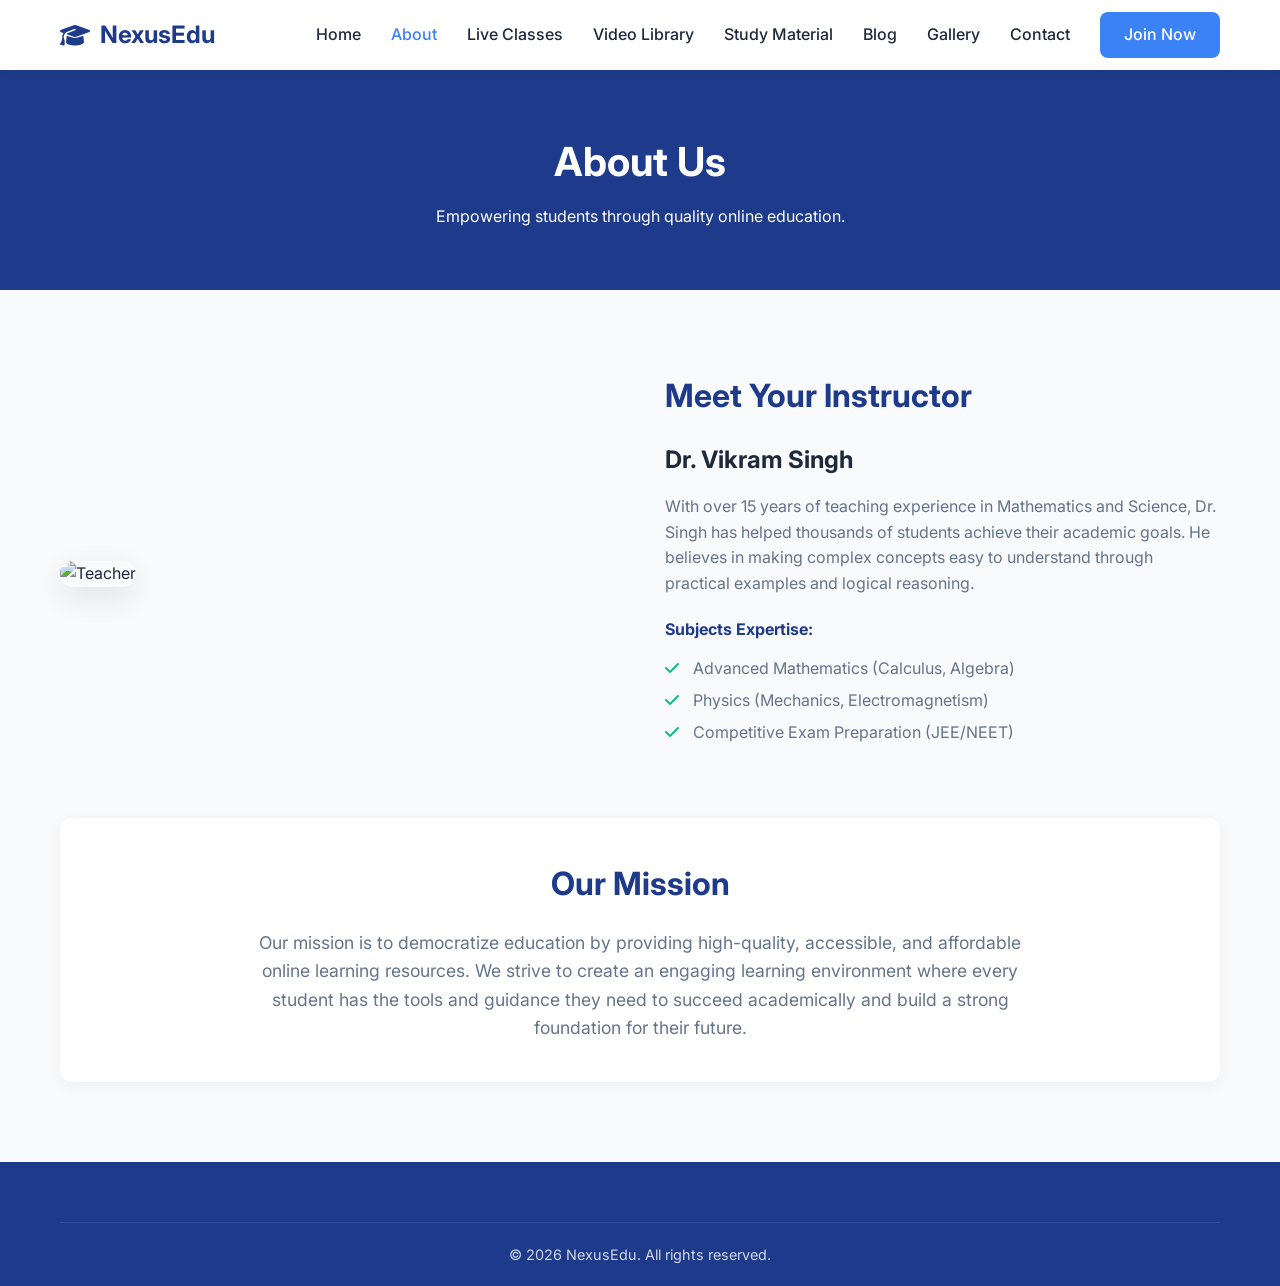
==== about.html @ 4cb1acce "Add files via upload" ====
<!DOCTYPE html>
<html lang="en">
<head>
  <meta charset="UTF-8">
  <meta name="viewport" content="width=device-width, initial-scale=1.0">
  <title>About Us | Nexus Education</title>
  <link rel="stylesheet" href="styles.css">
  <link rel="stylesheet" href="https://cdnjs.cloudflare.com/ajax/libs/font-awesome/6.4.0/css/all.min.css">
  <style>
    .about-layout {
      display: grid;
      grid-template-columns: 1fr 1fr;
      gap: 50px;
      align-items: center;
    }
    .teacher-img {
      width: 100%;
      border-radius: 16px;
      box-shadow: 0 10px 30px rgba(0,0,0,0.1);
    }
    .mission-box {
      background: var(--white);
      padding: 40px;
      border-radius: 12px;
      box-shadow: 0 4px 15px rgba(0,0,0,0.05);
      margin-top: 40px;
      text-align: center;
    }
    @media (max-width: 768px) {
      .about-layout {
        grid-template-columns: 1fr;
      }
    }
  </style>
</head>
<body>
  <!-- Navigation (Same as index.html) -->
  <nav class="navbar">
    <div class="container">
      <a href="index.html" class="logo">
        <i class="fa-solid fa-graduation-cap"></i>
        NexusEdu
      </a>
      <div class="hamburger">
        <i class="fa-solid fa-bars"></i>
      </div>
      <ul class="nav-links">
        <li><a href="index.html">Home</a></li>
        <li><a href="about.html">About</a></li>
        <li><a href="classes.html">Live Classes</a></li>
        <li><a href="library.html">Video Library</a></li>
        <li><a href="materials.html">Study Material</a></li>
        <li><a href="blog.html">Blog</a></li>
        <li><a href="gallery.html">Gallery</a></li>
        <li><a href="contact.html">Contact</a></li>
        <li><a href="classes.html" class="btn btn-primary" style="color: white;">Join Now</a></li>
      </ul>
    </div>
  </nav>

  <!-- Page Header -->
  <header class="page-header">
    <div class="container">
      <h1>About Us</h1>
      <p>Empowering students through quality online education.</p>
    </div>
  </header>

  <!-- About Content -->
  <section class="section">
    <div class="container">
      <div class="about-layout">
        <div>
          <img src="https://images.unsplash.com/photo-1544717305-2782549b5136?ixlib=rb-4.0.3&auto=format&fit=crop&w=800&q=80" alt="Teacher" class="teacher-img">
        </div>
        <div>
          <h2 style="font-size: 2rem; color: var(--primary-blue); margin-bottom: 20px;">Meet Your Instructor</h2>
          <h3 style="font-size: 1.5rem; margin-bottom: 15px;">Dr. Vikram Singh</h3>
          <p style="color: var(--text-light); margin-bottom: 20px;">With over 15 years of teaching experience in Mathematics and Science, Dr. Singh has helped thousands of students achieve their academic goals. He believes in making complex concepts easy to understand through practical examples and logical reasoning.</p>
          
          <div style="margin-bottom: 30px;">
            <h4 style="margin-bottom: 10px; color: var(--primary-blue);">Subjects Expertise:</h4>
            <ul style="color: var(--text-light); line-height: 2;">
              <li><i class="fa-solid fa-check" style="color: #10b981; margin-right: 10px;"></i> Advanced Mathematics (Calculus, Algebra)</li>
              <li><i class="fa-solid fa-check" style="color: #10b981; margin-right: 10px;"></i> Physics (Mechanics, Electromagnetism)</li>
              <li><i class="fa-solid fa-check" style="color: #10b981; margin-right: 10px;"></i> Competitive Exam Preparation (JEE/NEET)</li>
            </ul>
          </div>
        </div>
      </div>

      <div class="mission-box">
        <h2 style="font-size: 2rem; color: var(--primary-blue); margin-bottom: 20px;">Our Mission</h2>
        <p style="font-size: 1.1rem; color: var(--text-light); max-width: 800px; margin: 0 auto;">Our mission is to democratize education by providing high-quality, accessible, and affordable online learning resources. We strive to create an engaging learning environment where every student has the tools and guidance they need to succeed academically and build a strong foundation for their future.</p>
      </div>
    </div>
  </section>

  <!-- Footer (Same as index.html) -->
  <footer>
    <div class="container">
      <div class="footer-bottom">
        &copy; 2026 NexusEdu. All rights reserved.
      </div>
    </div>
  </footer>

  <script src="script.js"></script>
</body>
</html>
---- styles.css ----
@import url('https://fonts.googleapis.com/css2?family=Inter:wght@300;400;500;600;700&display=swap');

:root {
  --primary-blue: #1e3a8a; /* deep blue */
  --secondary-blue: #3b82f6; /* bright blue */
  --light-gray: #f8fafc;
  --text-dark: #1e293b;
  --text-light: #64748b;
  --white: #ffffff;
  --nav-height: 70px;
}

* {
  margin: 0;
  padding: 0;
  box-sizing: border-box;
}

body {
  font-family: 'Inter', sans-serif;
  color: var(--text-dark);
  background-color: var(--light-gray);
  line-height: 1.6;
}

a {
  text-decoration: none;
  color: inherit;
}

ul {
  list-style: none;
}

/* Global Container */
.container {
  max-width: 1200px;
  margin: 0 auto;
  padding: 0 20px;
}

/* Navbar */
.navbar {
  background-color: var(--white);
  box-shadow: 0 2px 10px rgba(0,0,0,0.05);
  position: sticky;
  top: 0;
  z-index: 1000;
  height: var(--nav-height);
  display: flex;
  align-items: center;
}

.navbar .container {
  display: flex;
  justify-content: space-between;
  align-items: center;
  width: 100%;
}

.logo {
  font-size: 1.5rem;
  font-weight: 700;
  color: var(--primary-blue);
  display: flex;
  align-items: center;
  gap: 10px;
}

.nav-links {
  display: flex;
  gap: 30px;
  align-items: center;
}

.nav-links a {
  font-weight: 500;
  transition: color 0.3s;
}

.nav-links a:hover,
.nav-links a.active {
  color: var(--secondary-blue);
}

.btn {
  padding: 10px 24px;
  border-radius: 8px;
  font-weight: 600;
  transition: all 0.3s ease;
  cursor: pointer;
  border: none;
  display: inline-block;
  text-align: center;
}

.btn-primary {
  background-color: var(--secondary-blue);
  color: var(--white);
}

.btn-primary:hover {
  background-color: var(--primary-blue);
  color: var(--white);
  transform: translateY(-2px);
  box-shadow: 0 4px 12px rgba(59, 130, 246, 0.3);
}

.btn-outline {
  background-color: transparent;
  border: 2px solid var(--white);
  color: var(--white);
}

.btn-outline:hover {
  background-color: var(--white);
  color: var(--primary-blue);
}

.hamburger {
  display: none;
  cursor: pointer;
  font-size: 1.5rem;
  color: var(--text-dark);
}

/* Hero Section */
.hero {
  background: linear-gradient(135deg, var(--primary-blue), #2563eb);
  color: var(--white);
  padding: 100px 0;
  text-align: center;
}

.hero h1 {
  font-size: 3.5rem;
  font-weight: 700;
  margin-bottom: 20px;
  line-height: 1.2;
}

.hero p {
  font-size: 1.2rem;
  margin-bottom: 40px;
  max-width: 600px;
  margin-left: auto;
  margin-right: auto;
  opacity: 0.9;
}

.hero-buttons {
  display: flex;
  gap: 20px;
  justify-content: center;
}

/* Sections */
.section {
  padding: 80px 0;
}

.section-title {
  text-align: center;
  font-size: 2.5rem;
  margin-bottom: 50px;
  color: var(--primary-blue);
}

/* Featured Courses */
.courses-grid {
  display: grid;
  grid-template-columns: repeat(auto-fit, minmax(300px, 1fr));
  gap: 30px;
}

.course-card {
  background: var(--white);
  border-radius: 12px;
  overflow: hidden;
  box-shadow: 0 4px 15px rgba(0,0,0,0.05);
  transition: transform 0.3s ease;
}

.course-card:hover {
  transform: translateY(-5px);
}

.course-img {
  width: 100%;
  height: 200px;
  object-fit: cover;
  background-color: #e2e8f0;
}

.course-content {
  padding: 24px;
}

.course-title {
  font-size: 1.25rem;
  font-weight: 600;
  margin-bottom: 10px;
}

.course-desc {
  color: var(--text-light);
  font-size: 0.95rem;
  margin-bottom: 20px;
}

/* Testimonials */
.testimonials-grid {
  display: grid;
  grid-template-columns: repeat(auto-fit, minmax(300px, 1fr));
  gap: 30px;
}

.testimonial-card {
  background: var(--white);
  padding: 30px;
  border-radius: 12px;
  box-shadow: 0 4px 15px rgba(0,0,0,0.05);
  position: relative;
}

.testimonial-text {
  font-style: italic;
  color: var(--text-light);
  margin-bottom: 20px;
}

.student-info {
  display: flex;
  align-items: center;
  gap: 15px;
}

.student-avatar {
  width: 50px;
  height: 50px;
  border-radius: 50%;
  background-color: #cbd5e1;
  display: flex;
  align-items: center;
  justify-content: center;
  color: var(--white);
  font-weight: bold;
}

.student-name {
  font-weight: 600;
}

/* Call to Action */
.cta {
  background-color: var(--light-gray);
  text-align: center;
  padding: 80px 0;
}

/* Footer */
footer {
  background-color: var(--primary-blue);
  color: var(--white);
  padding: 60px 0 20px;
}

.footer-grid {
  display: grid;
  grid-template-columns: repeat(auto-fit, minmax(250px, 1fr));
  gap: 40px;
  margin-bottom: 40px;
}

.footer-col h3 {
  font-size: 1.2rem;
  margin-bottom: 20px;
}

.footer-col ul li {
  margin-bottom: 10px;
}

.footer-col ul li a {
  opacity: 0.8;
  transition: opacity 0.3s;
}

.footer-col ul li a:hover {
  opacity: 1;
}

.footer-bottom {
  text-align: center;
  padding-top: 20px;
  border-top: 1px solid rgba(255,255,255,0.1);
  opacity: 0.8;
  font-size: 0.9rem;
}

/* Interactive Components (e.g. Schedule, PDF Cards) */
.page-header {
  background-color: var(--primary-blue);
  color: var(--white);
  padding: 60px 0;
  text-align: center;
}

.page-header h1 {
  font-size: 2.5rem;
  margin-bottom: 10px;
}

/* Mobile Responsive */
@media (max-width: 768px) {
  .hamburger {
    display: block;
  }
  
  .nav-links {
    position: absolute;
    top: var(--nav-height);
    left: 0;
    width: 100%;
    background-color: var(--white);
    flex-direction: column;
    gap: 0;
    box-shadow: 0 10px 15px rgba(0,0,0,0.05);
    max-height: 0;
    overflow: hidden;
    transition: max-height 0.3s ease-in-out;
  }
  
  .nav-links.active {
    max-height: 500px;
  }
  
  .nav-links li {
    width: 100%;
    text-align: center;
    padding: 15px 0;
    border-bottom: 1px solid #f1f5f9;
  }
  
  .hero h1 {
    font-size: 2.5rem;
  }
  
  .hero-buttons {
    flex-direction: column;
    padding: 0 20px;
  }
}
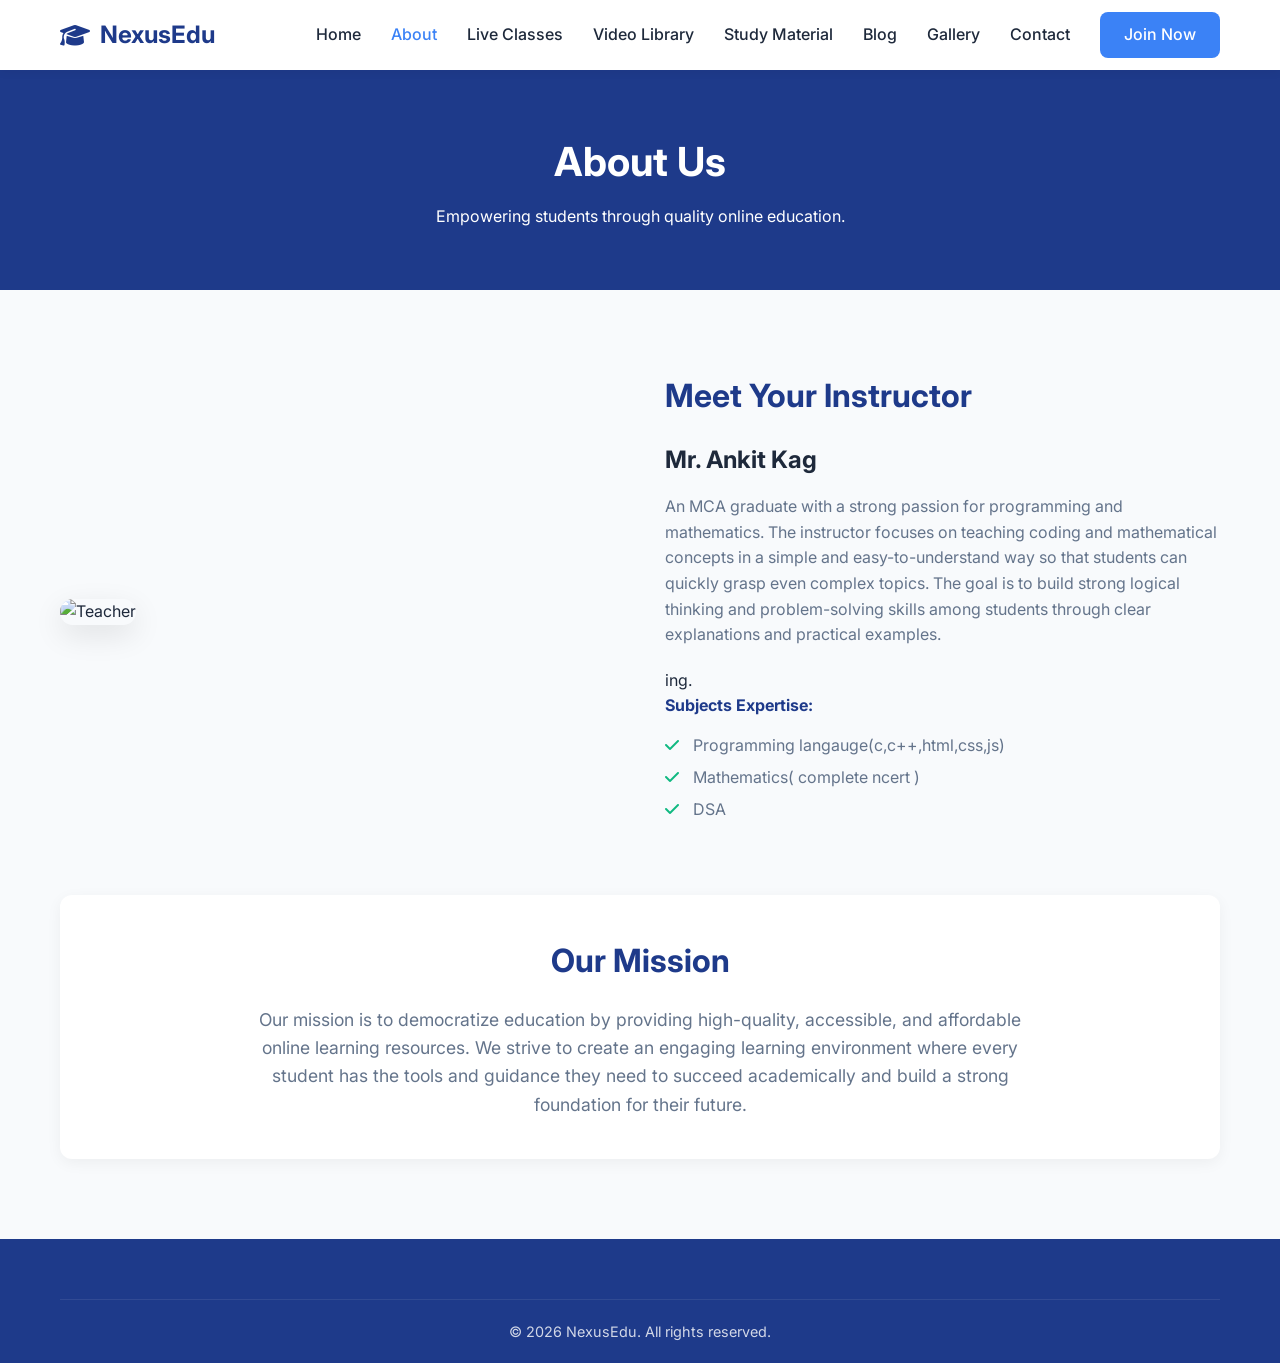
==== commit 16b86b2c: "Update instructor details and subjects expertise" ====
--- a/about.html
+++ b/about.html
@@ -75,15 +75,15 @@
         </div>
         <div>
           <h2 style="font-size: 2rem; color: var(--primary-blue); margin-bottom: 20px;">Meet Your Instructor</h2>
-          <h3 style="font-size: 1.5rem; margin-bottom: 15px;">Dr. Vikram Singh</h3>
-          <p style="color: var(--text-light); margin-bottom: 20px;">With over 15 years of teaching experience in Mathematics and Science, Dr. Singh has helped thousands of students achieve their academic goals. He believes in making complex concepts easy to understand through practical examples and logical reasoning.</p>
-          
+          <h3 style="font-size: 1.5rem; margin-bottom: 15px;">Mr. Ankit Kag</h3>
+          <p style="color: var(--text-light); margin-bottom: 20px;">An MCA graduate with a strong passion for programming and mathematics. The instructor focuses on teaching coding and mathematical concepts in a simple and easy-to-understand way so that students can quickly grasp even complex topics. The goal is to build strong logical thinking and problem-solving skills among students through clear explanations and practical examples.</p>
+          ing.
           <div style="margin-bottom: 30px;">
             <h4 style="margin-bottom: 10px; color: var(--primary-blue);">Subjects Expertise:</h4>
             <ul style="color: var(--text-light); line-height: 2;">
-              <li><i class="fa-solid fa-check" style="color: #10b981; margin-right: 10px;"></i> Advanced Mathematics (Calculus, Algebra)</li>
-              <li><i class="fa-solid fa-check" style="color: #10b981; margin-right: 10px;"></i> Physics (Mechanics, Electromagnetism)</li>
-              <li><i class="fa-solid fa-check" style="color: #10b981; margin-right: 10px;"></i> Competitive Exam Preparation (JEE/NEET)</li>
+              <li><i class="fa-solid fa-check" style="color: #10b981; margin-right: 10px;"></i> Programming langauge(c,c++,html,css,js)</li>
+              <li><i class="fa-solid fa-check" style="color: #10b981; margin-right: 10px;"></i> Mathematics( complete ncert )</li>
+              <li><i class="fa-solid fa-check" style="color: #10b981; margin-right: 10px;"></i> DSA</li>
             </ul>
           </div>
         </div>
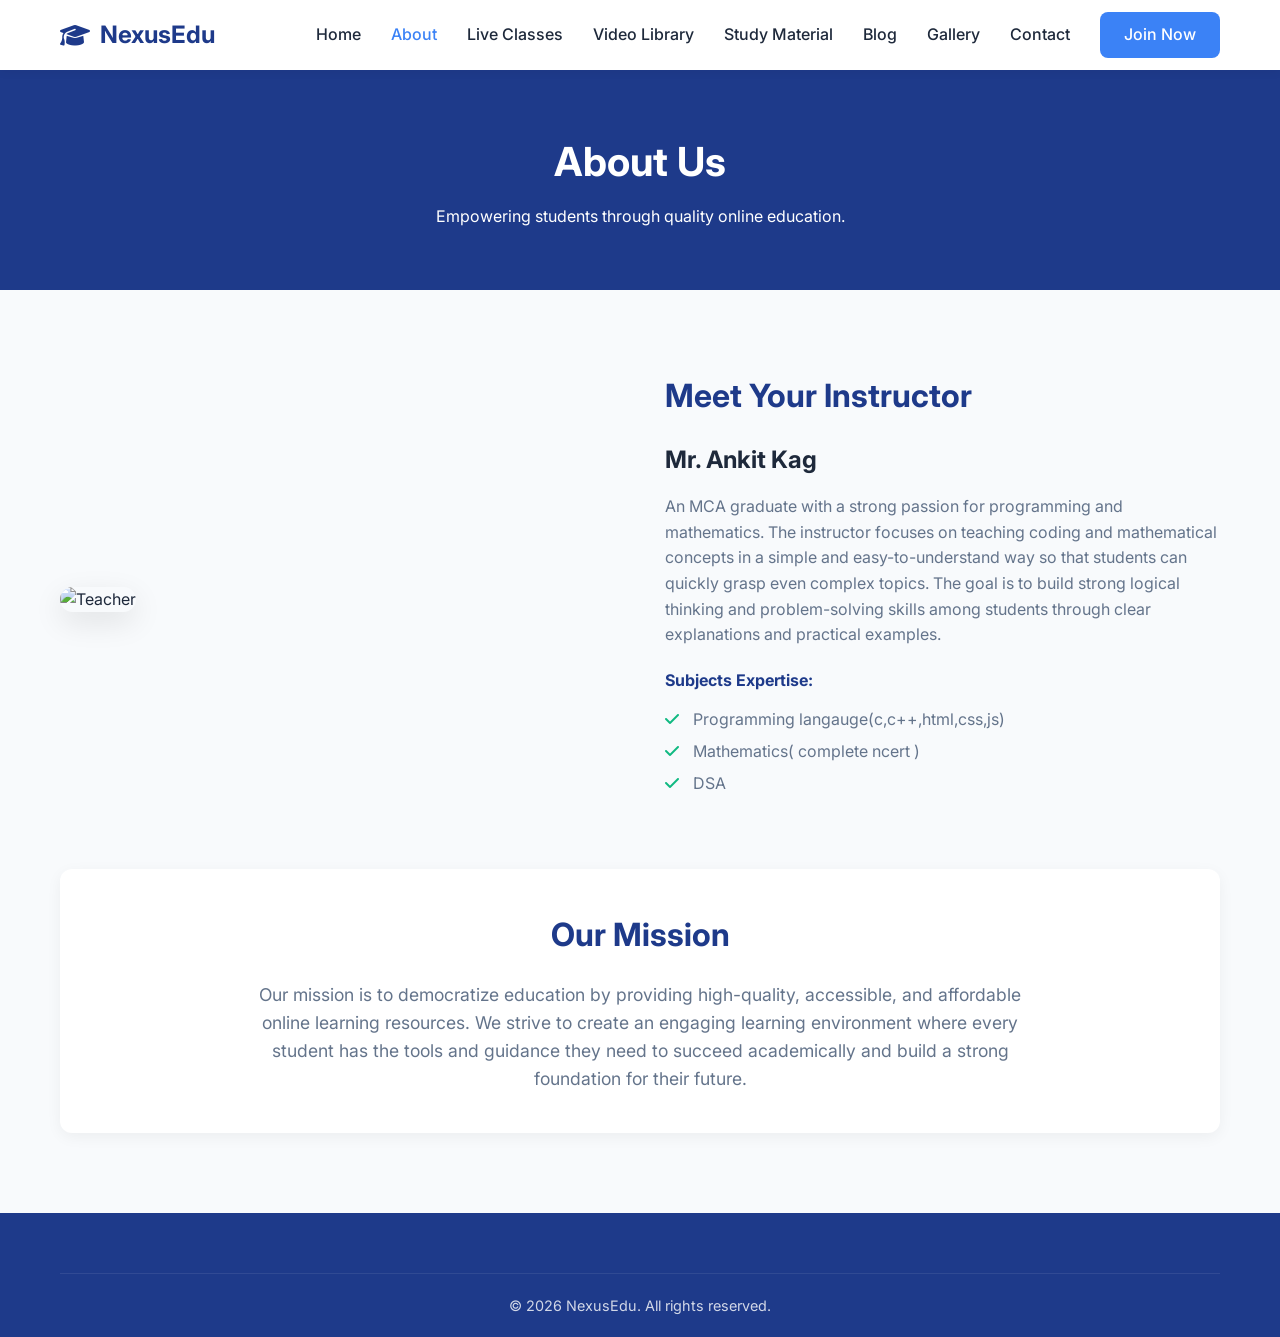
==== commit 8de86ccd: "Fix instructor's description in about.html Removed an incomplete sentence from the instructor's desc" ====
--- a/about.html
+++ b/about.html
@@ -77,7 +77,6 @@
           <h2 style="font-size: 2rem; color: var(--primary-blue); margin-bottom: 20px;">Meet Your Instructor</h2>
           <h3 style="font-size: 1.5rem; margin-bottom: 15px;">Mr. Ankit Kag</h3>
           <p style="color: var(--text-light); margin-bottom: 20px;">An MCA graduate with a strong passion for programming and mathematics. The instructor focuses on teaching coding and mathematical concepts in a simple and easy-to-understand way so that students can quickly grasp even complex topics. The goal is to build strong logical thinking and problem-solving skills among students through clear explanations and practical examples.</p>
-          ing.
           <div style="margin-bottom: 30px;">
             <h4 style="margin-bottom: 10px; color: var(--primary-blue);">Subjects Expertise:</h4>
             <ul style="color: var(--text-light); line-height: 2;">
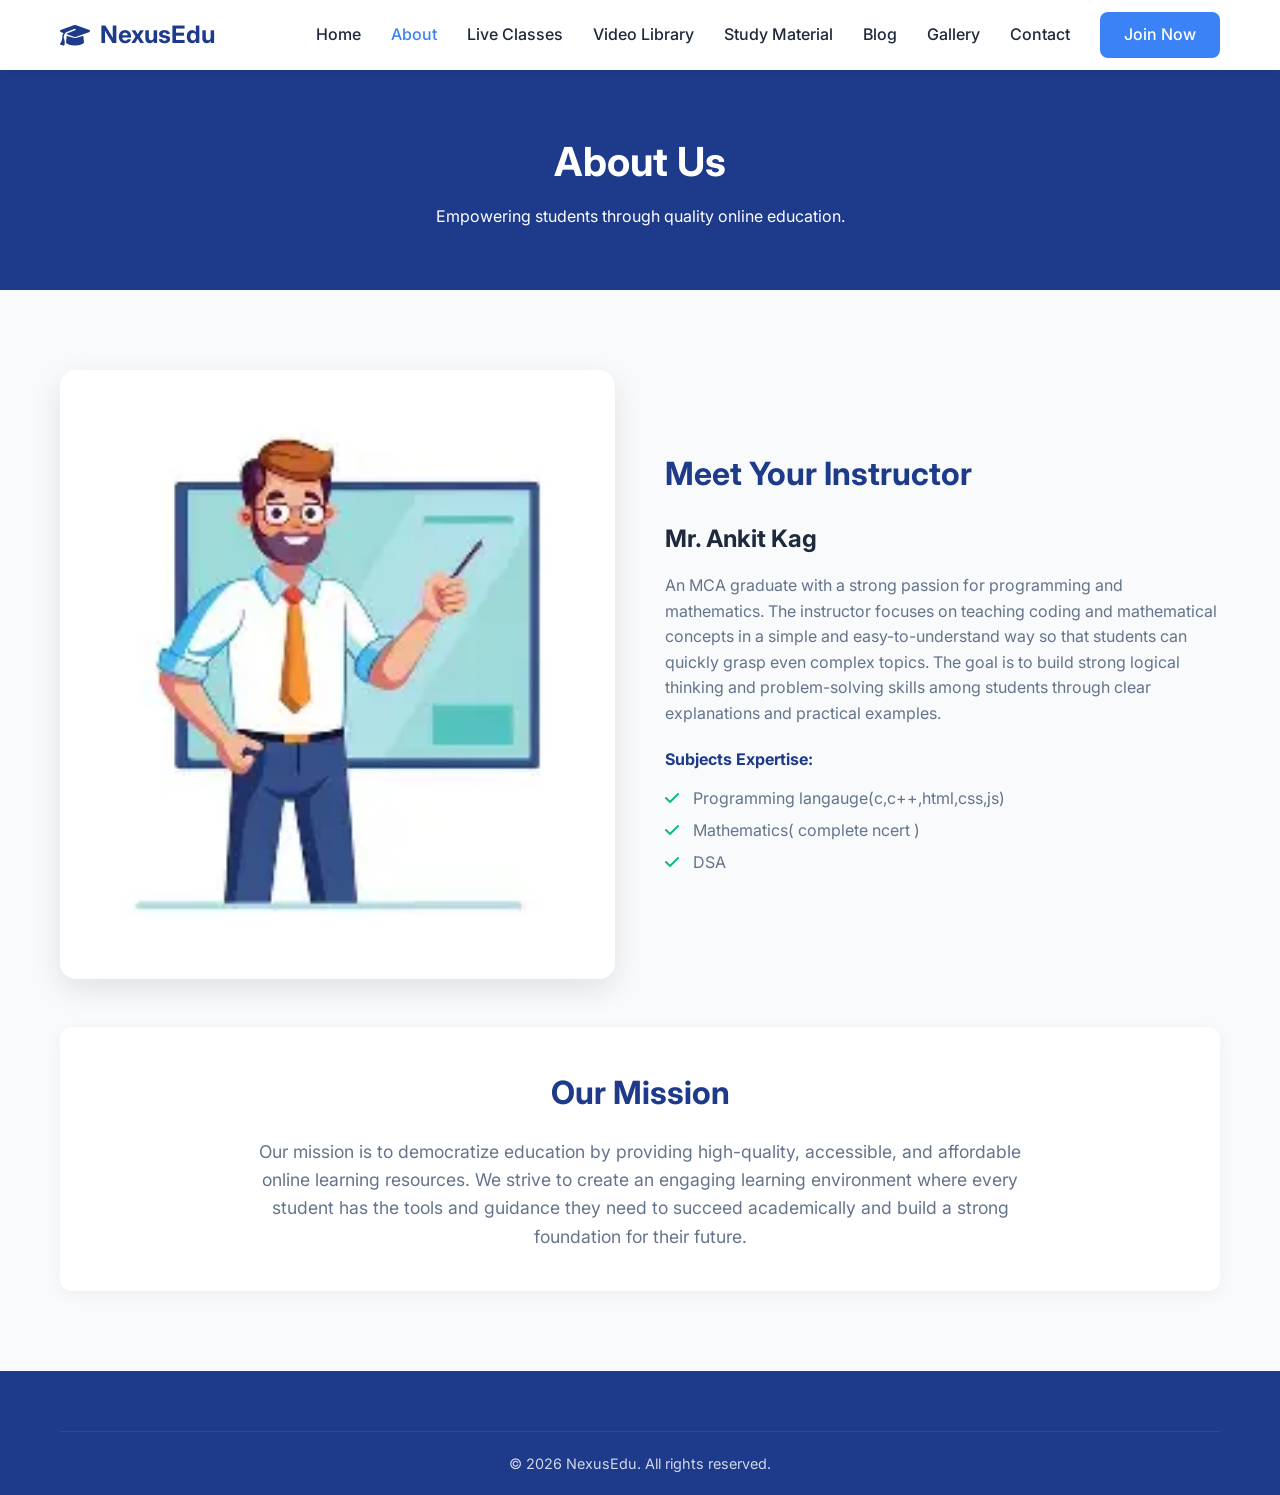
==== commit f8463b89: "Replace instructor image with local file" ====
--- a/about.html
+++ b/about.html
@@ -71,7 +71,7 @@
     <div class="container">
       <div class="about-layout">
         <div>
-          <img src="https://images.unsplash.com/photo-1544717305-2782549b5136?ixlib=rb-4.0.3&auto=format&fit=crop&w=800&q=80" alt="Teacher" class="teacher-img">
+          <img src="instructure.webp" alt="Teacher" class="teacher-img">
         </div>
         <div>
           <h2 style="font-size: 2rem; color: var(--primary-blue); margin-bottom: 20px;">Meet Your Instructor</h2>
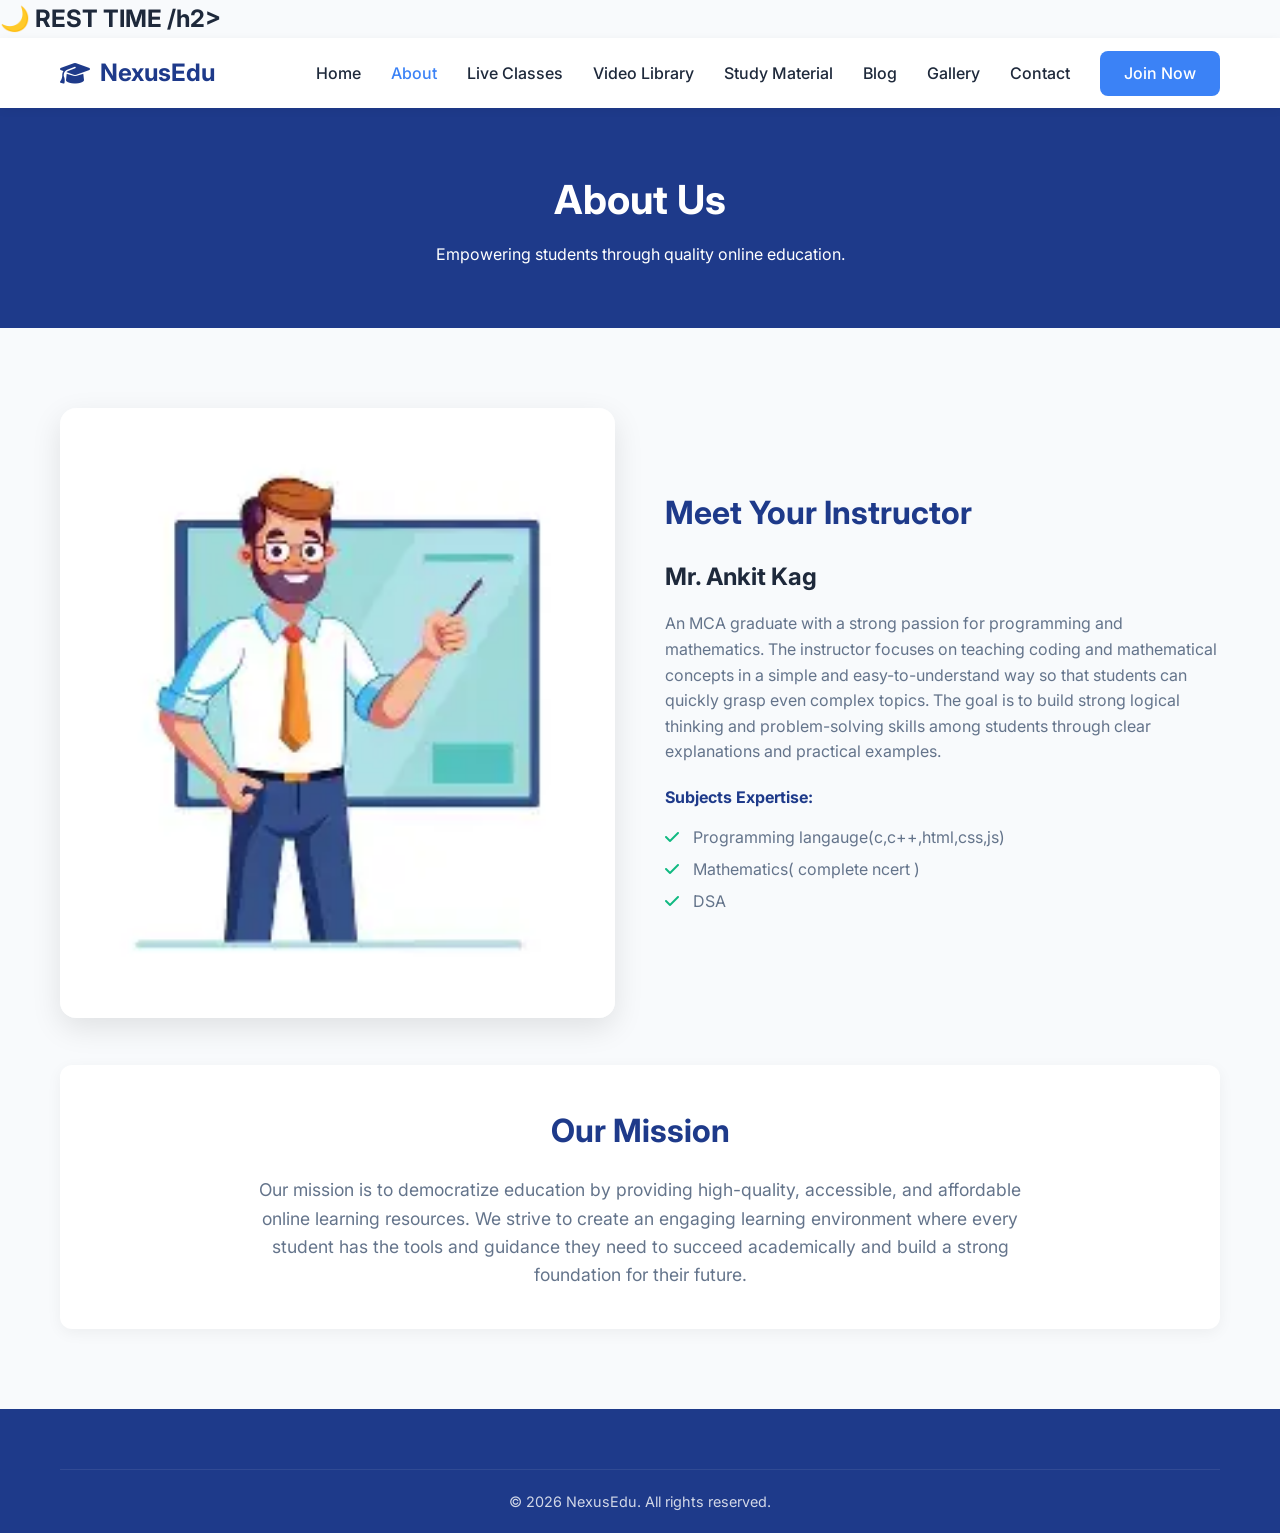
==== commit a61576a7: "Add rope and shutter components to about.html Added rope and shutter elements with content." ====
--- a/about.html
+++ b/about.html
@@ -34,6 +34,18 @@
   </style>
 </head>
 <body>
+<!-- Rope -->
+<div class="rope" onclick="closeShutter()">
+  <div class="handle"></div>
+</div>
+
+<!-- Shutter -->
+<div class="shutter">
+  <div class="shutter-content">
+    <h2>🌙 REST TIME /h2>
+    
+  </div>
+</div>
   <!-- Navigation (Same as index.html) -->
   <nav class="navbar">
     <div class="container">
